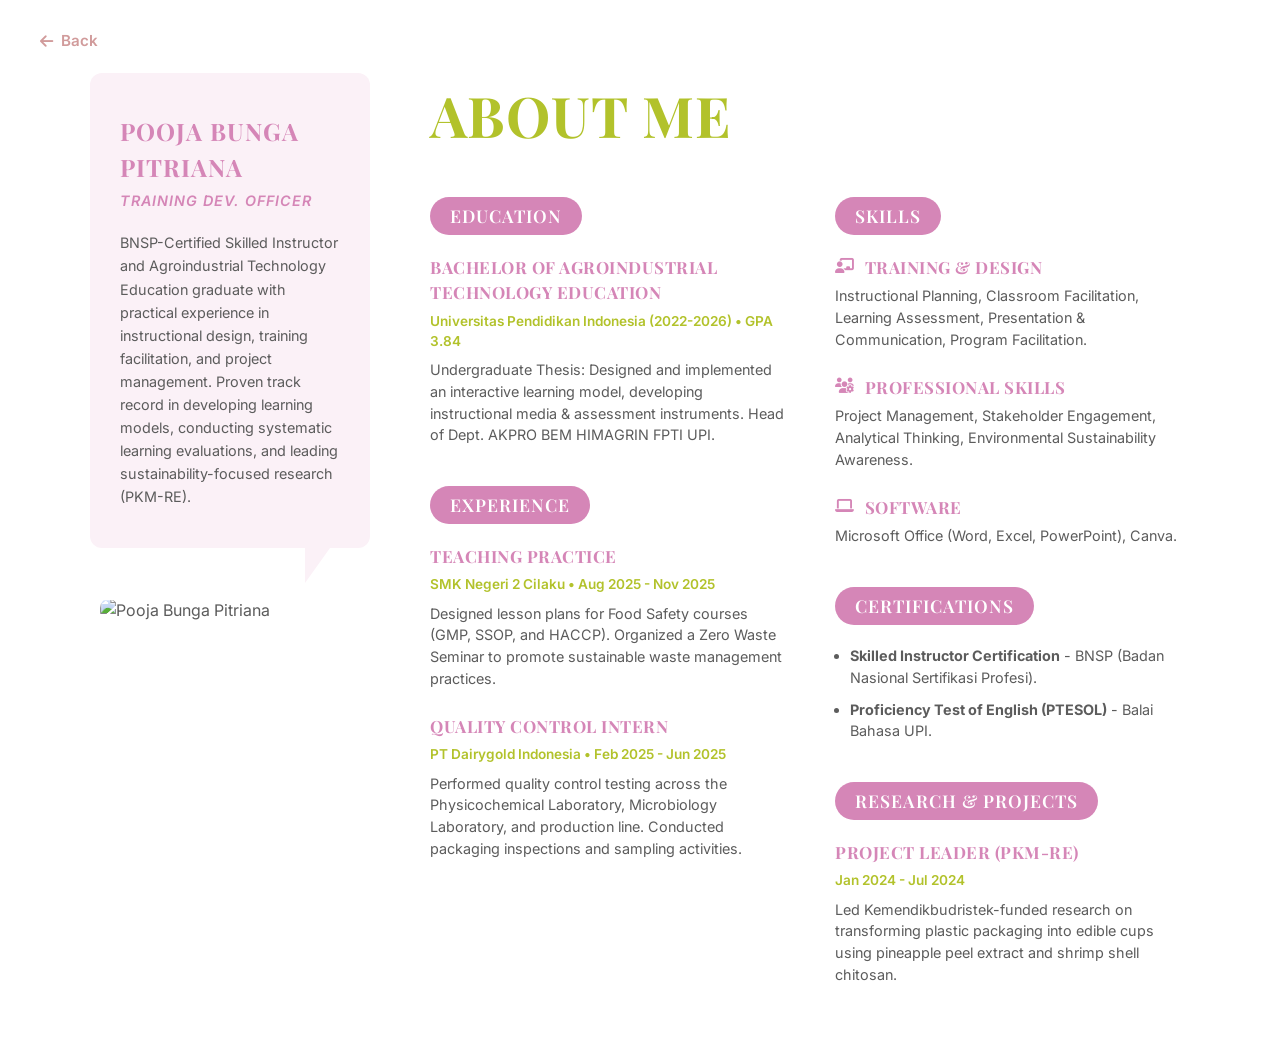
==== cv/index.html @ 9f503cca "Add files via upload" ====
<!DOCTYPE html>
<html lang="id">
<head>
    <meta charset="UTF-8">
    <meta name="viewport" content="width=device-width, initial-scale=1.0">
    <title>CV - Pooja Bunga Pitriana</title>
    <!-- Import Google Fonts -->
    <link href="https://fonts.googleapis.com/css2?family=Inter:wght@400;500;600&family=Playfair+Display:ital,wght@0,600;0,700;1,600&display=swap" rel="stylesheet">
    <!-- FontAwesome for Icons -->
    <link rel="stylesheet" href="https://cdnjs.cloudflare.com/ajax/libs/font-awesome/6.4.0/css/all.min.css">
    
    <style>
        /* CSS Variables for colors */
        :root {
            --primary-pink: #d586b7;
            --primary-green: #b2c22b;
            --bg-pink: #fbf1f7;
            --text-dark: #5c5c5c;
            --text-light: #ffffff;
            --font-serif: 'Playfair Display', serif;
            --font-sans: 'Inter', sans-serif;
        }

        body {
            margin: 0;
            padding: 0;
            font-family: var(--font-sans);
            background-color: #ffffff;
            color: var(--text-dark);
            line-height: 1.5;
        }

        /* BACK BUTTON CSS */
        .back-btn {
            display: inline-flex;
            align-items: center;
            margin: 30px 0 0 40px; 
            color: #d19b9b;
            text-decoration: none;
            font-family: var(--font-sans);
            font-weight: 600;
            font-size: 0.95em;
            transition: color 0.3s ease;
        }

        .back-btn:hover {
            color: var(--primary-pink); 
        }

        .back-btn i {
            margin-right: 8px;
        }

        .container {
            display: flex;
            max-width: 1100px;
            margin: 20px auto 40px auto;
            padding: 0 20px;
        }

        /* SIDEBAR (Left Column) */
        .sidebar {
            flex: 0 0 280px;
            display: flex;
            flex-direction: column;
            align-items: center;
        }

        .speech-bubble {
            background-color: var(--bg-pink);
            padding: 40px 30px;
            border-radius: 12px;
            position: relative;
            width: 100%;
            box-sizing: border-box;
            text-align: left;
        }

        /* Speech Bubble Tail */
        .speech-bubble::after {
            content: '';
            position: absolute;
            bottom: -35px;
            right: 40px;
            border-width: 35px 25px 0 0;
            border-style: solid;
            border-color: var(--bg-pink) transparent transparent transparent;
        }

        .speech-bubble h1 {
            font-family: var(--font-serif);
            color: var(--primary-pink);
            font-size: 1.5em;
            margin: 0 0 5px 0;
            letter-spacing: 1px;
            text-transform: uppercase;
        }

        .speech-bubble .title {
            color: var(--primary-pink);
            font-size: 0.9em;
            font-style: italic;
            font-weight: 600;
            margin: 0 0 20px 0;
            letter-spacing: 1px;
        }

        .speech-bubble .bio {
            font-size: 0.9em;
            color: var(--text-dark);
            margin: 0;
            line-height: 1.6;
        }

        .profile-pic {
            width: 100%;
            max-width: 260px;
            margin-top: 50px;
            object-fit: cover;
        }

        /* MAIN CONTENT (Right Column) */
        .main-content {
            flex: 1;
            padding-left: 60px;
        }

        .page-title {
            font-family: var(--font-serif);
            color: var(--primary-green);
            font-size: 3.5em;
            margin: 0 0 40px 0;
            font-weight: 700;
            letter-spacing: 1px;
        }

        .grid-container {
            display: grid;
            grid-template-columns: 1fr 1fr;
            gap: 50px;
        }

        .section-badge {
            display: inline-block;
            background-color: var(--primary-pink);
            color: var(--text-light);
            font-family: var(--font-serif);
            font-size: 1.1em;
            font-weight: 600;
            padding: 6px 20px;
            border-radius: 20px;
            margin: 0 0 20px 0;
            text-transform: uppercase;
            letter-spacing: 1px;
        }

        .item {
            margin-bottom: 25px;
        }

        .item-title {
            font-family: var(--font-serif);
            color: var(--primary-pink);
            font-size: 1.05em;
            margin: 0 0 5px 0;
            text-transform: uppercase;
            font-weight: 700;
            letter-spacing: 0.5px;
            display: flex;
            align-items: flex-start;
        }

        .item-title i {
            margin-right: 10px;
            margin-top: 3px;
            font-size: 0.9em;
        }

        .item-subtitle {
            color: var(--primary-green);
            font-size: 0.85em;
            font-weight: 600;
            margin: 0 0 8px 0;
        }

        .item-desc {
            font-size: 0.9em;
            margin: 0;
            line-height: 1.5;
        }

        .experience-section {
            margin-top: 40px;
        }

        ul.cert-list {
            padding-left: 15px;
            margin: 0;
            font-size: 0.9em;
        }

        ul.cert-list li {
            margin-bottom: 10px;
        }

        /* Responsive adjustment */
        @media (max-width: 900px) {
            .back-btn {
                margin: 20px 0 0 20px;
            }
            .container {
                flex-direction: column;
                margin-top: 20px;
            }
            .sidebar {
                flex: none;
                width: 100%;
                max-width: 400px;
                margin: 0 auto 40px auto;
            }
            .main-content {
                padding-left: 0;
            }
            .grid-container {
                grid-template-columns: 1fr;
            }
        }
    </style>
</head>
<body>

    <!-- Tombol Back -->
    <a href="../" class="back-btn">
        <i class="fa-solid fa-arrow-left"></i> Back
    </a>

    <div class="container">
        <!-- Sidebar Kiri -->
        <aside class="sidebar">
            <div class="speech-bubble">
                <h1>POOJA BUNGA PITRIANA</h1>
                <p class="title">TRAINING DEV. OFFICER</p>
                <p class="bio">
                    BNSP-Certified Skilled Instructor and Agroindustrial Technology Education graduate with practical experience in instructional design, training facilitation, and project management. Proven track record in developing learning models, conducting systematic learning evaluations, and leading sustainability-focused research (PKM-RE).
                </p>
            </div>
            <!-- Ganti src di bawah dengan foto asli Pooja -->
            <img src="https://images.unsplash.com/photo-1573496359142-b8d87734a5a2?ixlib=rb-4.0.3&auto=format&fit=crop&w=500&q=80" alt="Pooja Bunga Pitriana" class="profile-pic" style="border-radius: 10px; clip-path: polygon(0 10%, 100% 0, 100% 100%, 0 100%);">
        </aside>

        <!-- Konten Utama Kanan -->
        <main class="main-content">
            <h1 class="page-title">ABOUT ME</h1>
            
            <div class="grid-container">
                <!-- Kolom 1: Education & Experience -->
                <div class="col-left">
                    <section>
                        <h2 class="section-badge">EDUCATION</h2>
                        <div class="item">
                            <h3 class="item-title">BACHELOR OF AGROINDUSTRIAL TECHNOLOGY EDUCATION</h3>
                            <p class="item-subtitle">Universitas Pendidikan Indonesia (2022-2026) • GPA 3.84</p>
                            <p class="item-desc">Undergraduate Thesis: Designed and implemented an interactive learning model, developing instructional media & assessment instruments. Head of Dept. AKPRO BEM HIMAGRIN FPTI UPI.</p>
                        </div>
                    </section>

                    <section class="experience-section">
                        <h2 class="section-badge">EXPERIENCE</h2>
                        <div class="item">
                            <h3 class="item-title">TEACHING PRACTICE</h3>
                            <p class="item-subtitle">SMK Negeri 2 Cilaku • Aug 2025 - Nov 2025</p>
                            <p class="item-desc">Designed lesson plans for Food Safety courses (GMP, SSOP, and HACCP). Organized a Zero Waste Seminar to promote sustainable waste management practices.</p>
                        </div>
                        <div class="item">
                            <h3 class="item-title">QUALITY CONTROL INTERN</h3>
                            <p class="item-subtitle">PT Dairygold Indonesia • Feb 2025 - Jun 2025</p>
                            <p class="item-desc">Performed quality control testing across the Physicochemical Laboratory, Microbiology Laboratory, and production line. Conducted packaging inspections and sampling activities.</p>
                        </div>
                    </section>
                </div>

                <!-- Kolom 2: Skills, Certifications & Projects -->
                <div class="col-right">
                    <section>
                        <h2 class="section-badge">SKILLS</h2>
                        <div class="item">
                            <h3 class="item-title"><i class="fa-solid fa-chalkboard-user"></i> TRAINING & DESIGN</h3>
                            <p class="item-desc">Instructional Planning, Classroom Facilitation, Learning Assessment, Presentation & Communication, Program Facilitation.</p>
                        </div>
                        <div class="item">
                            <h3 class="item-title"><i class="fa-solid fa-users-gear"></i> PROFESSIONAL SKILLS</h3>
                            <p class="item-desc">Project Management, Stakeholder Engagement, Analytical Thinking, Environmental Sustainability Awareness.</p>
                        </div>
                        <div class="item">
                            <h3 class="item-title"><i class="fa-solid fa-laptop"></i> SOFTWARE</h3>
                            <p class="item-desc">Microsoft Office (Word, Excel, PowerPoint), Canva.</p>
                        </div>
                    </section>

                    <section class="experience-section">
                        <h2 class="section-badge">CERTIFICATIONS</h2>
                        <ul class="cert-list">
                            <li><strong>Skilled Instructor Certification</strong> - BNSP (Badan Nasional Sertifikasi Profesi).</li>
                            <li><strong>Proficiency Test of English (PTESOL)</strong> - Balai Bahasa UPI.</li>
                        </ul>
                    </section>

                    <section class="experience-section">
                        <h2 class="section-badge">RESEARCH & PROJECTS</h2>
                        <div class="item">
                            <h3 class="item-title">PROJECT LEADER (PKM-RE)</h3>
                            <p class="item-subtitle">Jan 2024 - Jul 2024</p>
                            <p class="item-desc">Led Kemendikbudristek-funded research on transforming plastic packaging into edible cups using pineapple peel extract and shrimp shell chitosan.</p>
                        </div>
                    </section>
                </div>
            </div>
        </main>
    </div>

</body>
</html>
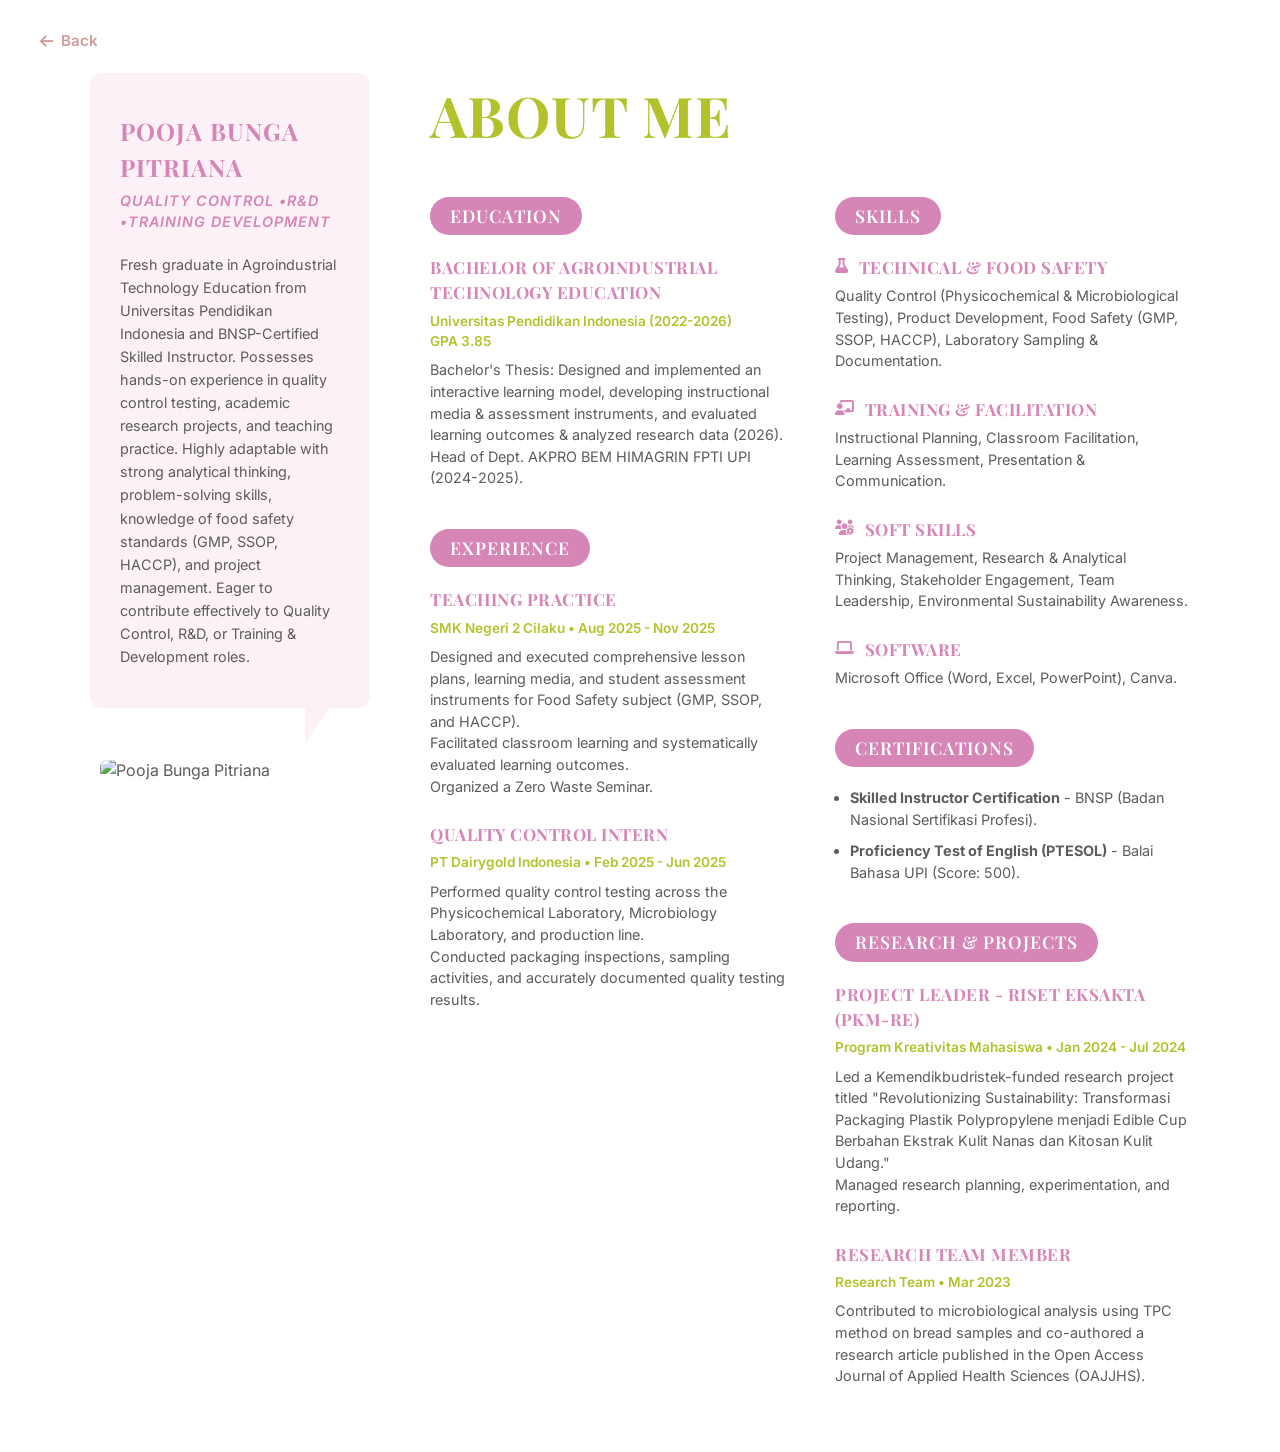
==== commit e099cfa3: "Update index.html" ====
--- a/cv/index.html
+++ b/cv/index.html
@@ -239,9 +239,9 @@
         <aside class="sidebar">
             <div class="speech-bubble">
                 <h1>POOJA BUNGA PITRIANA</h1>
-                <p class="title">TRAINING DEV. OFFICER</p>
+                <p class="title">QUALITY CONTROL •R&D •TRAINING DEVELOPMENT</p>
                 <p class="bio">
-                    BNSP-Certified Skilled Instructor and Agroindustrial Technology Education graduate with practical experience in instructional design, training facilitation, and project management. Proven track record in developing learning models, conducting systematic learning evaluations, and leading sustainability-focused research (PKM-RE).
+                    Fresh graduate in Agroindustrial Technology Education from Universitas Pendidikan Indonesia and BNSP-Certified Skilled Instructor. Possesses hands-on experience in quality control testing, academic research projects, and teaching practice. Highly adaptable with strong analytical thinking, problem-solving skills, knowledge of food safety standards (GMP, SSOP, HACCP), and project management. Eager to contribute effectively to Quality Control, R&D, or Training & Development roles.
                 </p>
             </div>
             <!-- Ganti src di bawah dengan foto asli Pooja -->
@@ -259,8 +259,8 @@
                         <h2 class="section-badge">EDUCATION</h2>
                         <div class="item">
                             <h3 class="item-title">BACHELOR OF AGROINDUSTRIAL TECHNOLOGY EDUCATION</h3>
-                            <p class="item-subtitle">Universitas Pendidikan Indonesia (2022-2026) • GPA 3.84</p>
-                            <p class="item-desc">Undergraduate Thesis: Designed and implemented an interactive learning model, developing instructional media & assessment instruments. Head of Dept. AKPRO BEM HIMAGRIN FPTI UPI.</p>
+                            <p class="item-subtitle">Universitas Pendidikan Indonesia (2022-2026) <br> GPA 3.85</p>
+                            <p class="item-desc">Bachelor's Thesis: Designed and implemented an interactive learning model, developing instructional media & assessment instruments, and evaluated learning outcomes & analyzed research data (2026). <br> Head of Dept. AKPRO BEM HIMAGRIN FPTI UPI (2024-2025).</p>
                         </div>
                     </section>
 
@@ -269,12 +269,12 @@
                         <div class="item">
                             <h3 class="item-title">TEACHING PRACTICE</h3>
                             <p class="item-subtitle">SMK Negeri 2 Cilaku • Aug 2025 - Nov 2025</p>
-                            <p class="item-desc">Designed lesson plans for Food Safety courses (GMP, SSOP, and HACCP). Organized a Zero Waste Seminar to promote sustainable waste management practices.</p>
+                            <p class="item-desc">Designed and executed comprehensive lesson plans, learning media, and student assessment instruments for Food Safety subject (GMP, SSOP, and HACCP). <br> Facilitated classroom learning and systematically evaluated learning outcomes. <br> Organized a Zero Waste Seminar.</p>
                         </div>
                         <div class="item">
                             <h3 class="item-title">QUALITY CONTROL INTERN</h3>
                             <p class="item-subtitle">PT Dairygold Indonesia • Feb 2025 - Jun 2025</p>
-                            <p class="item-desc">Performed quality control testing across the Physicochemical Laboratory, Microbiology Laboratory, and production line. Conducted packaging inspections and sampling activities.</p>
+                            <p class="item-desc">Performed quality control testing across the Physicochemical Laboratory, Microbiology Laboratory, and production line. <br> Conducted packaging inspections, sampling activities, and accurately documented quality testing results.</p>
                         </div>
                     </section>
                 </div>
@@ -284,12 +284,16 @@
                     <section>
                         <h2 class="section-badge">SKILLS</h2>
                         <div class="item">
-                            <h3 class="item-title"><i class="fa-solid fa-chalkboard-user"></i> TRAINING & DESIGN</h3>
-                            <p class="item-desc">Instructional Planning, Classroom Facilitation, Learning Assessment, Presentation & Communication, Program Facilitation.</p>
-                        </div>
-                        <div class="item">
-                            <h3 class="item-title"><i class="fa-solid fa-users-gear"></i> PROFESSIONAL SKILLS</h3>
-                            <p class="item-desc">Project Management, Stakeholder Engagement, Analytical Thinking, Environmental Sustainability Awareness.</p>
+                            <h3 class="item-title"><i class="fa-solid fa-flask"></i> TECHNICAL & FOOD SAFETY</h3>
+                            <p class="item-desc">Quality Control (Physicochemical & Microbiological Testing), Product Development, Food Safety (GMP, SSOP, HACCP), Laboratory Sampling & Documentation.</p>
+                        </div>
+                        <div class="item">
+                            <h3 class="item-title"><i class="fa-solid fa-chalkboard-user"></i> TRAINING & FACILITATION</h3>
+                            <p class="item-desc">Instructional Planning, Classroom Facilitation, Learning Assessment, Presentation & Communication.</p>
+                        </div>
+                        <div class="item">
+                            <h3 class="item-title"><i class="fa-solid fa-users-gear"></i> SOFT SKILLS</h3>
+                            <p class="item-desc">Project Management, Research & Analytical Thinking, Stakeholder Engagement, Team Leadership, Environmental Sustainability Awareness.</p>
                         </div>
                         <div class="item">
                             <h3 class="item-title"><i class="fa-solid fa-laptop"></i> SOFTWARE</h3>
@@ -301,16 +305,21 @@
                         <h2 class="section-badge">CERTIFICATIONS</h2>
                         <ul class="cert-list">
                             <li><strong>Skilled Instructor Certification</strong> - BNSP (Badan Nasional Sertifikasi Profesi).</li>
-                            <li><strong>Proficiency Test of English (PTESOL)</strong> - Balai Bahasa UPI.</li>
+                            <li><strong>Proficiency Test of English (PTESOL)</strong> - Balai Bahasa UPI (Score: 500).</li>
                         </ul>
                     </section>
 
                     <section class="experience-section">
                         <h2 class="section-badge">RESEARCH & PROJECTS</h2>
                         <div class="item">
-                            <h3 class="item-title">PROJECT LEADER (PKM-RE)</h3>
-                            <p class="item-subtitle">Jan 2024 - Jul 2024</p>
-                            <p class="item-desc">Led Kemendikbudristek-funded research on transforming plastic packaging into edible cups using pineapple peel extract and shrimp shell chitosan.</p>
+                            <h3 class="item-title">PROJECT LEADER - RISET EKSAKTA (PKM-RE)</h3>
+                            <p class="item-subtitle">Program Kreativitas Mahasiswa • Jan 2024 - Jul 2024</p>
+                            <p class="item-desc">Led a Kemendikbudristek-funded research project titled "Revolutionizing Sustainability: Transformasi Packaging Plastik Polypropylene menjadi Edible Cup Berbahan Ekstrak Kulit Nanas dan Kitosan Kulit Udang." <br> Managed research planning, experimentation, and reporting.</p>
+                        </div>
+                        <div class="item">
+                            <h3 class="item-title">RESEARCH TEAM MEMBER</h3>
+                            <p class="item-subtitle">Research Team • Mar 2023</p>
+                            <p class="item-desc">Contributed to microbiological analysis using TPC method on bread samples and co-authored a research article published in the Open Access Journal of Applied Health Sciences (OAJJHS).</p>
                         </div>
                     </section>
                 </div>
@@ -319,4 +328,4 @@
     </div>
 
 </body>
-</html>+</html>
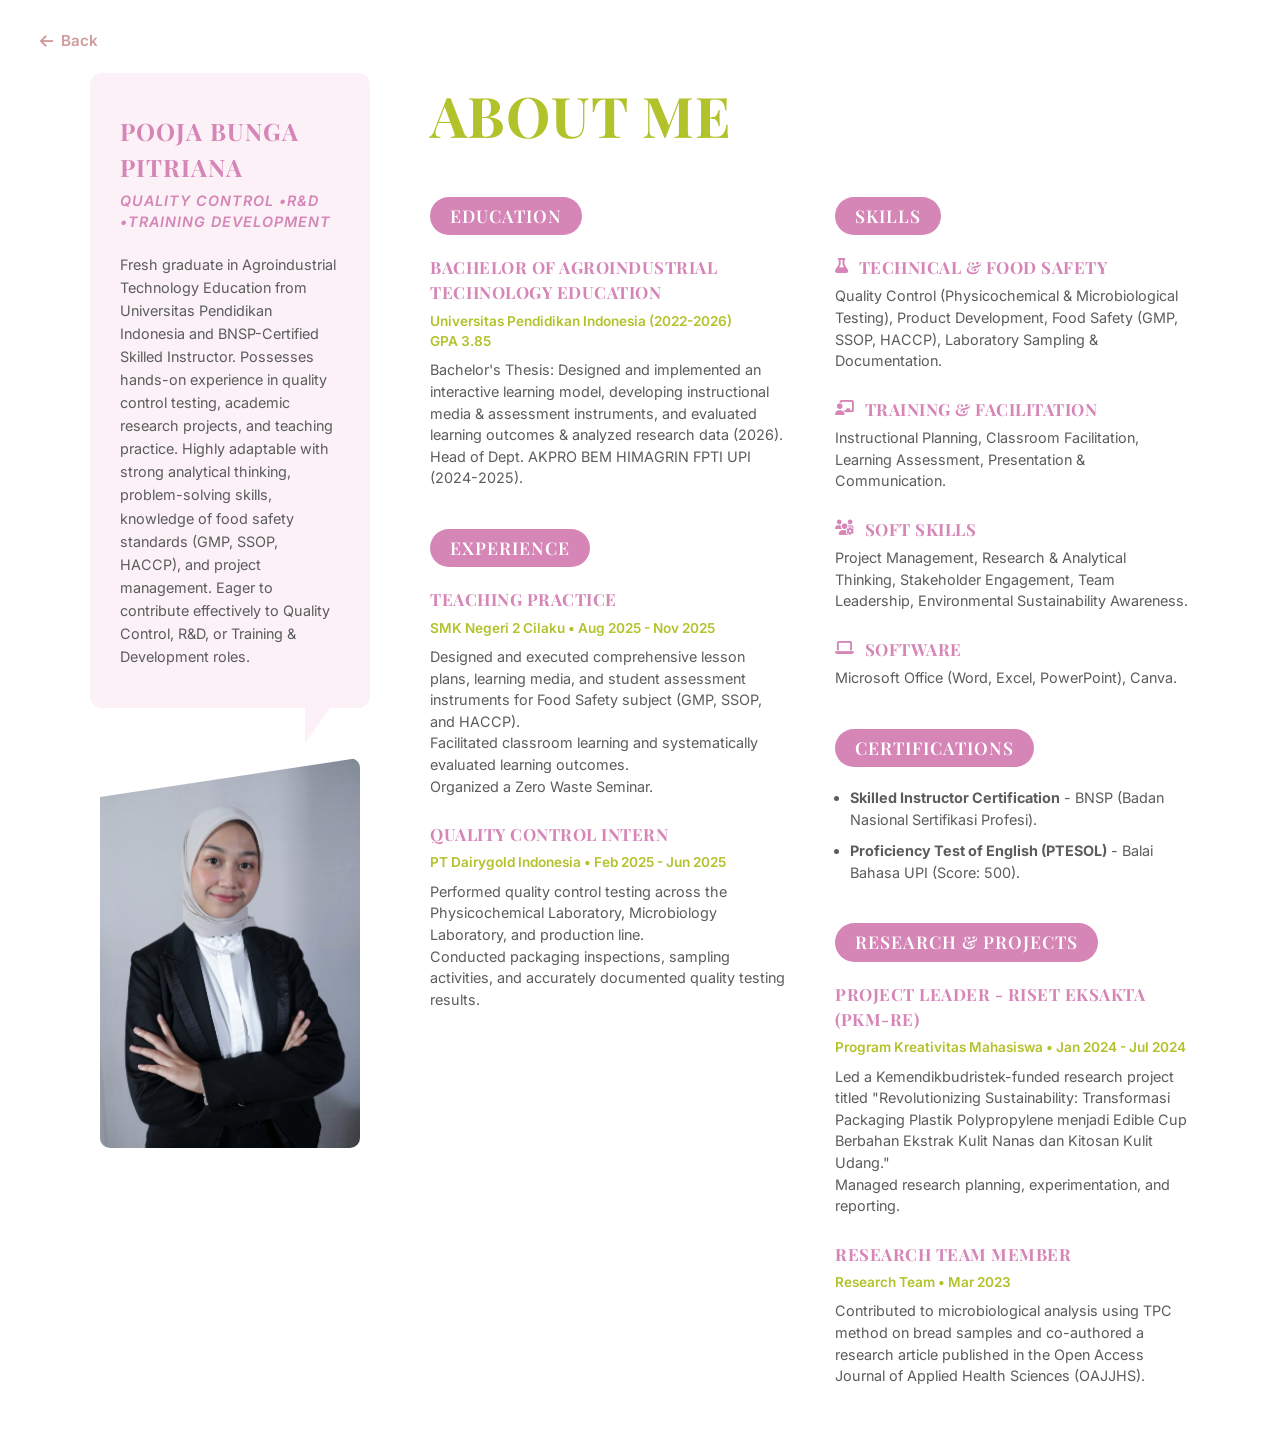
==== commit 822b5c9e: "Update index.html" ====
--- a/cv/index.html
+++ b/cv/index.html
@@ -245,7 +245,7 @@
                 </p>
             </div>
             <!-- Ganti src di bawah dengan foto asli Pooja -->
-            <img src="https://images.unsplash.com/photo-1573496359142-b8d87734a5a2?ixlib=rb-4.0.3&auto=format&fit=crop&w=500&q=80" alt="Pooja Bunga Pitriana" class="profile-pic" style="border-radius: 10px; clip-path: polygon(0 10%, 100% 0, 100% 100%, 0 100%);">
+            <img src="foto_cv.jpg" alt="Pooja Bunga Pitriana" class="profile-pic" style="border-radius: 10px; clip-path: polygon(0 10%, 100% 0, 100% 100%, 0 100%);">
         </aside>
 
         <!-- Konten Utama Kanan -->
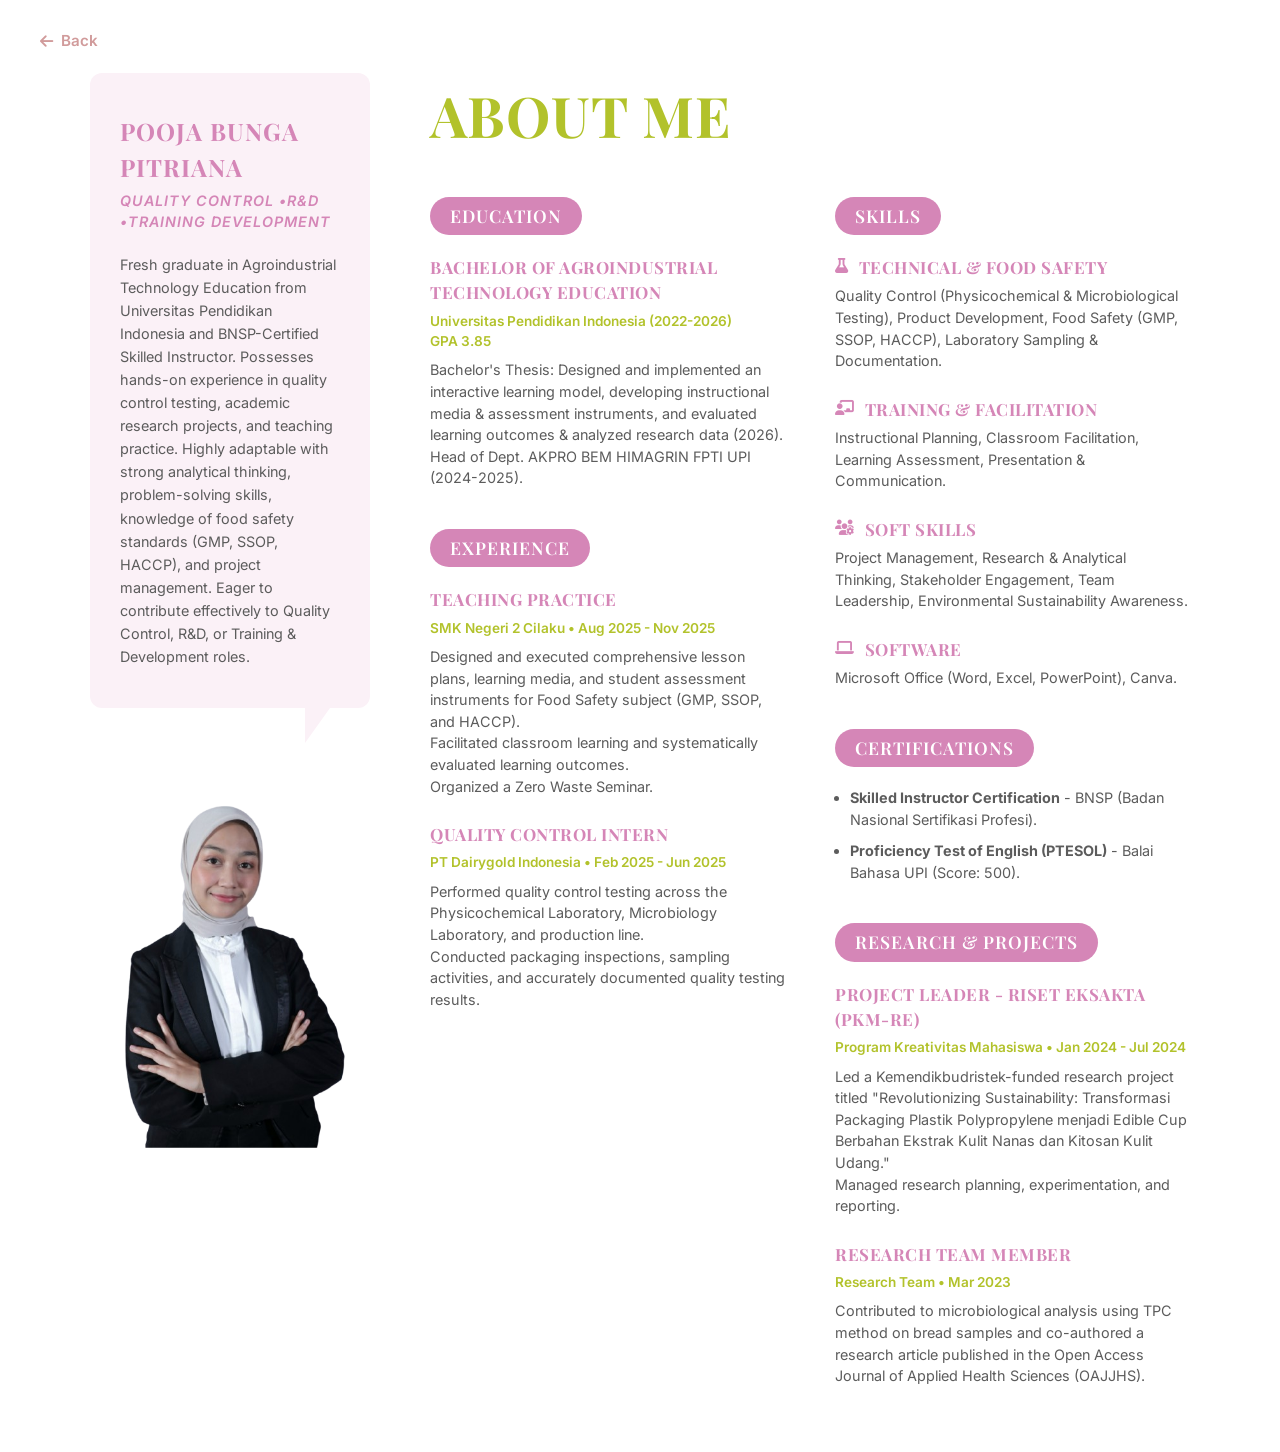
==== commit 1ed8bbc3: "Update index.html" ====
--- a/cv/index.html
+++ b/cv/index.html
@@ -245,7 +245,7 @@
                 </p>
             </div>
             <!-- Ganti src di bawah dengan foto asli Pooja -->
-            <img src="foto_cv.jpg" alt="Pooja Bunga Pitriana" class="profile-pic" style="border-radius: 10px; clip-path: polygon(0 10%, 100% 0, 100% 100%, 0 100%);">
+            <img src="foto_cv.png" alt="Pooja Bunga Pitriana" class="profile-pic" style="border-radius: 10px; clip-path: polygon(0 10%, 100% 0, 100% 100%, 0 100%);">
         </aside>
 
         <!-- Konten Utama Kanan -->
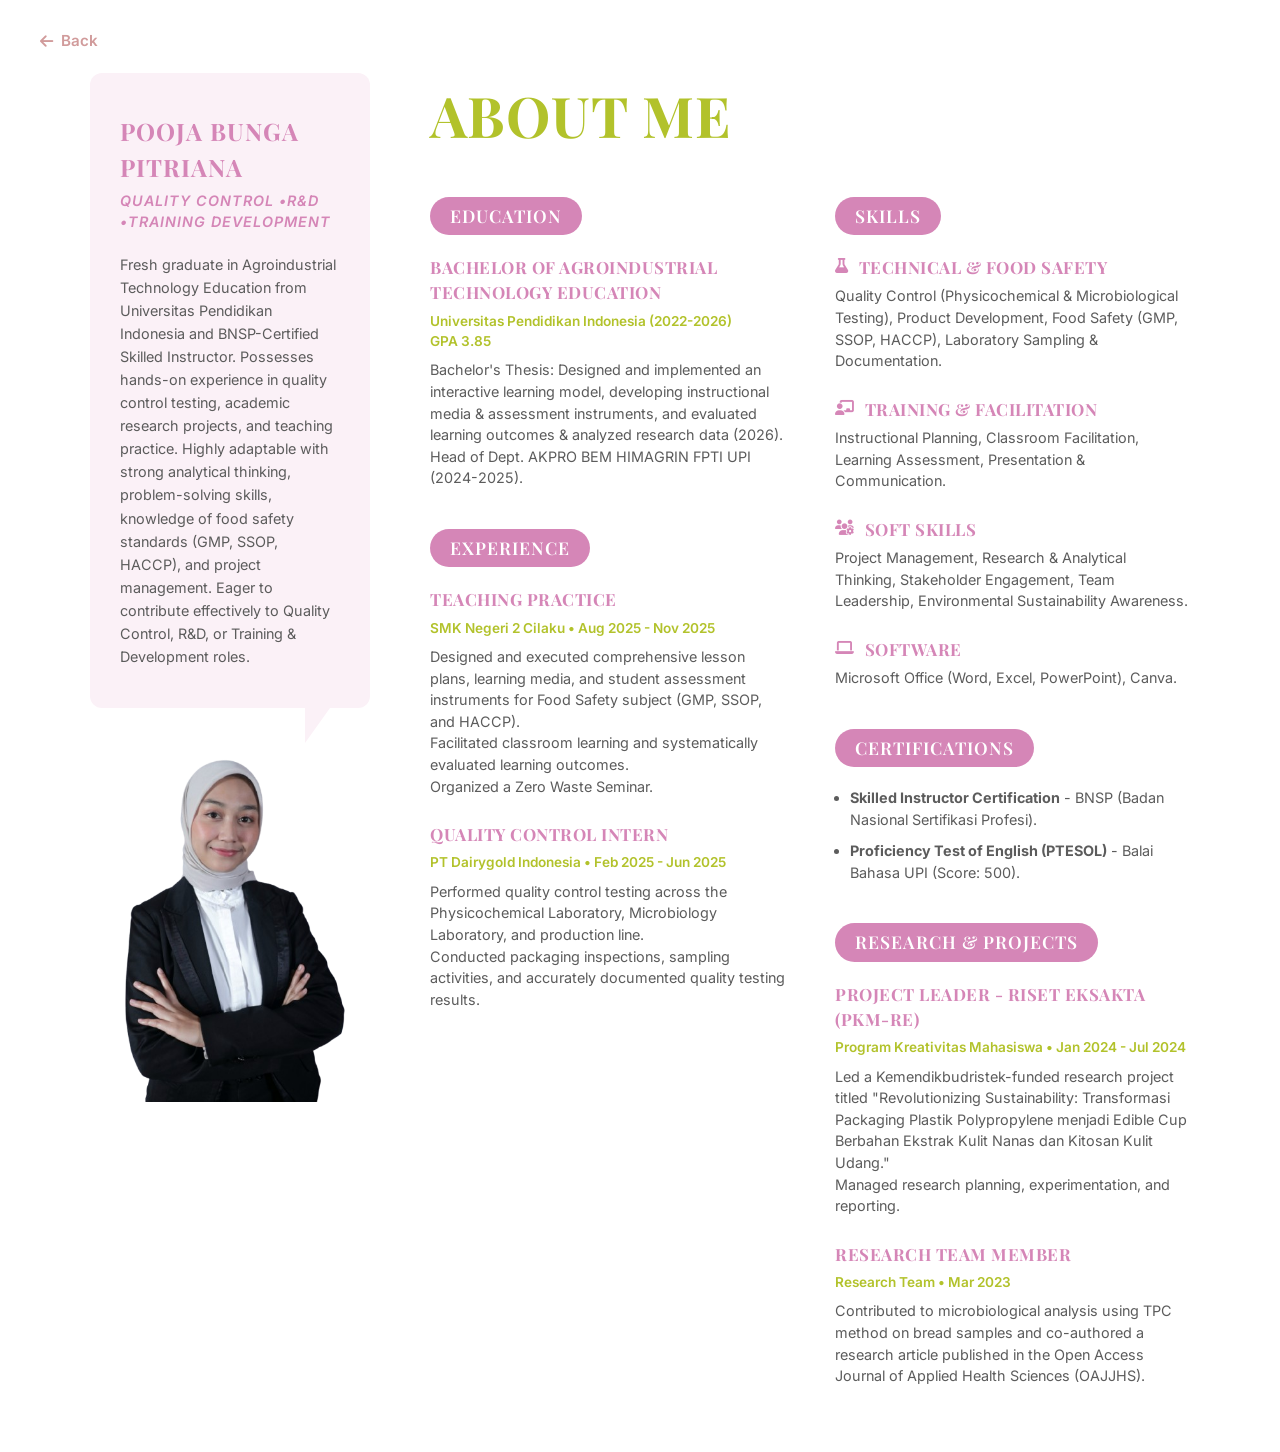
==== commit c727c222: "Update index.html" ====
--- a/cv/index.html
+++ b/cv/index.html
@@ -245,7 +245,7 @@
                 </p>
             </div>
             <!-- Ganti src di bawah dengan foto asli Pooja -->
-            <img src="foto_cv.png" alt="Pooja Bunga Pitriana" class="profile-pic" style="border-radius: 10px; clip-path: polygon(0 10%, 100% 0, 100% 100%, 0 100%);">
+            <img src="foto_cv.png" alt="Pooja Bunga Pitriana" class="profile-pic" style="border-radius: 10px;">
         </aside>
 
         <!-- Konten Utama Kanan -->
